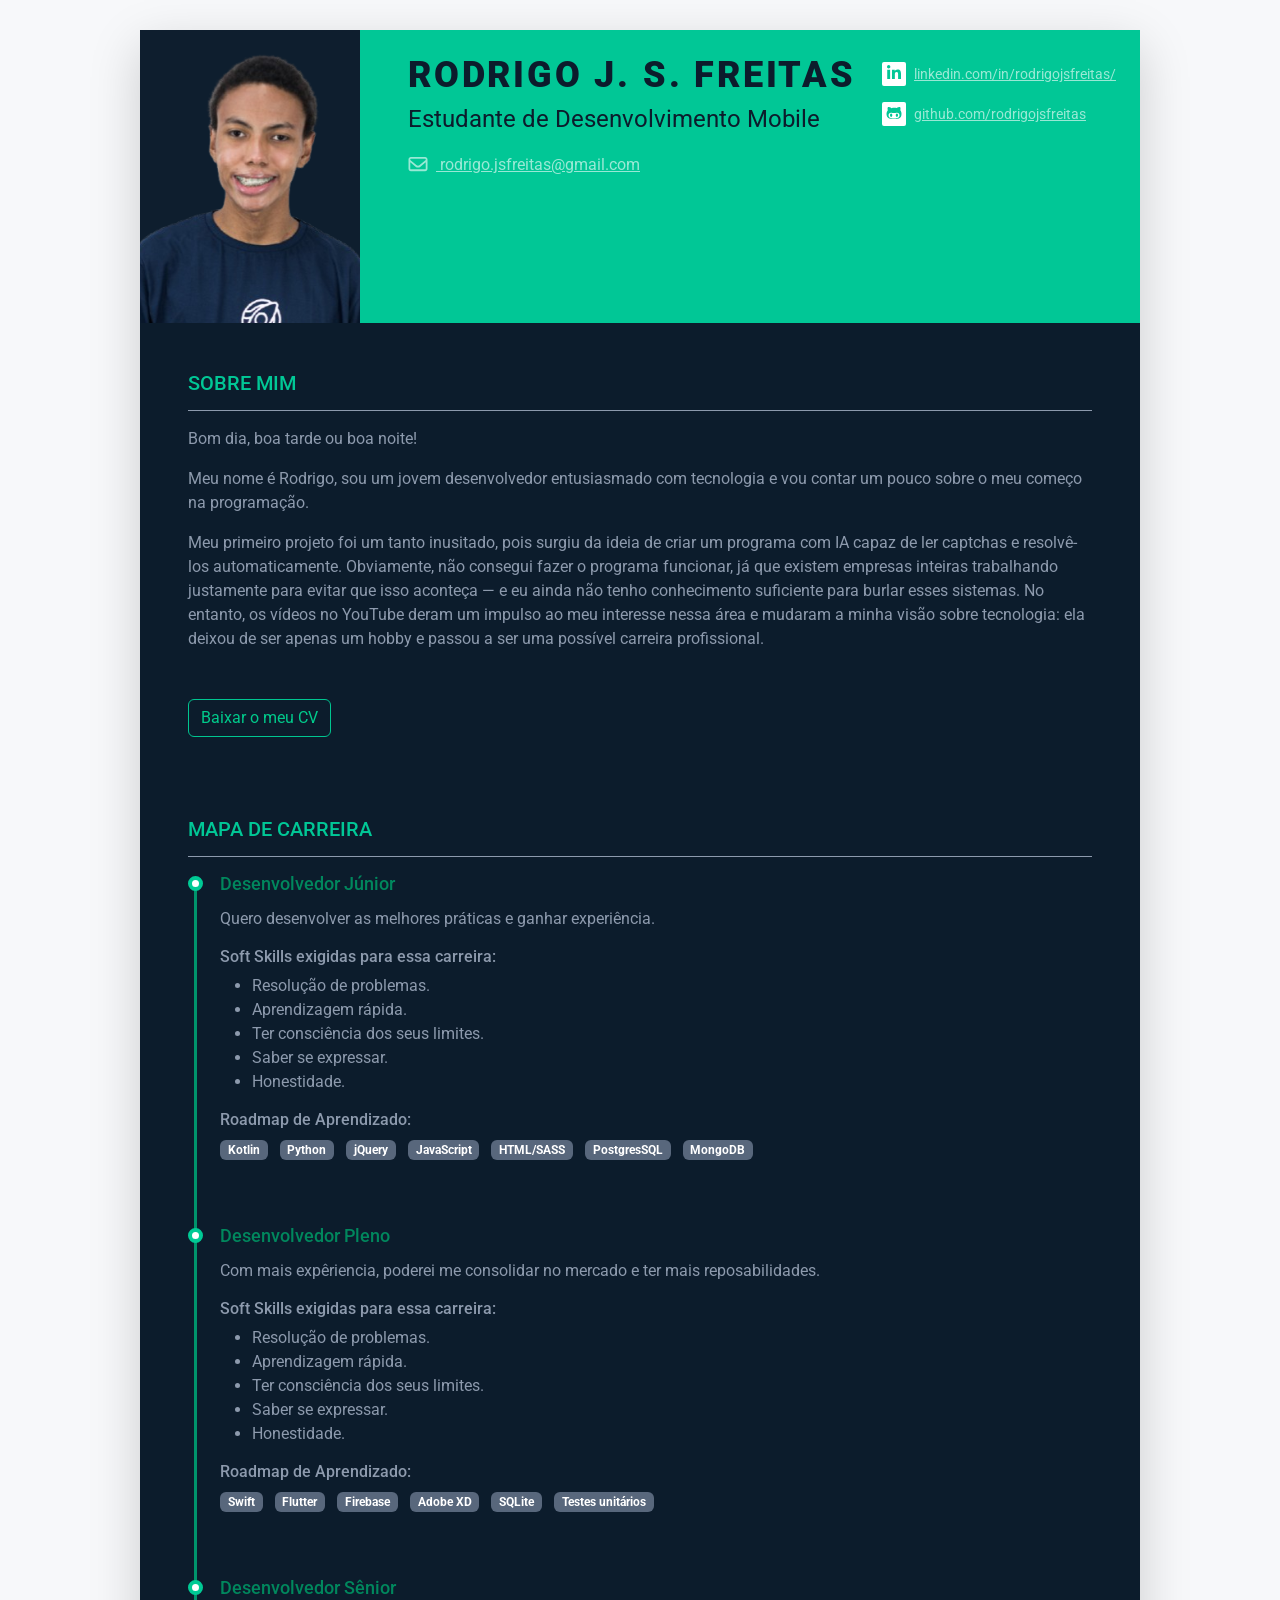
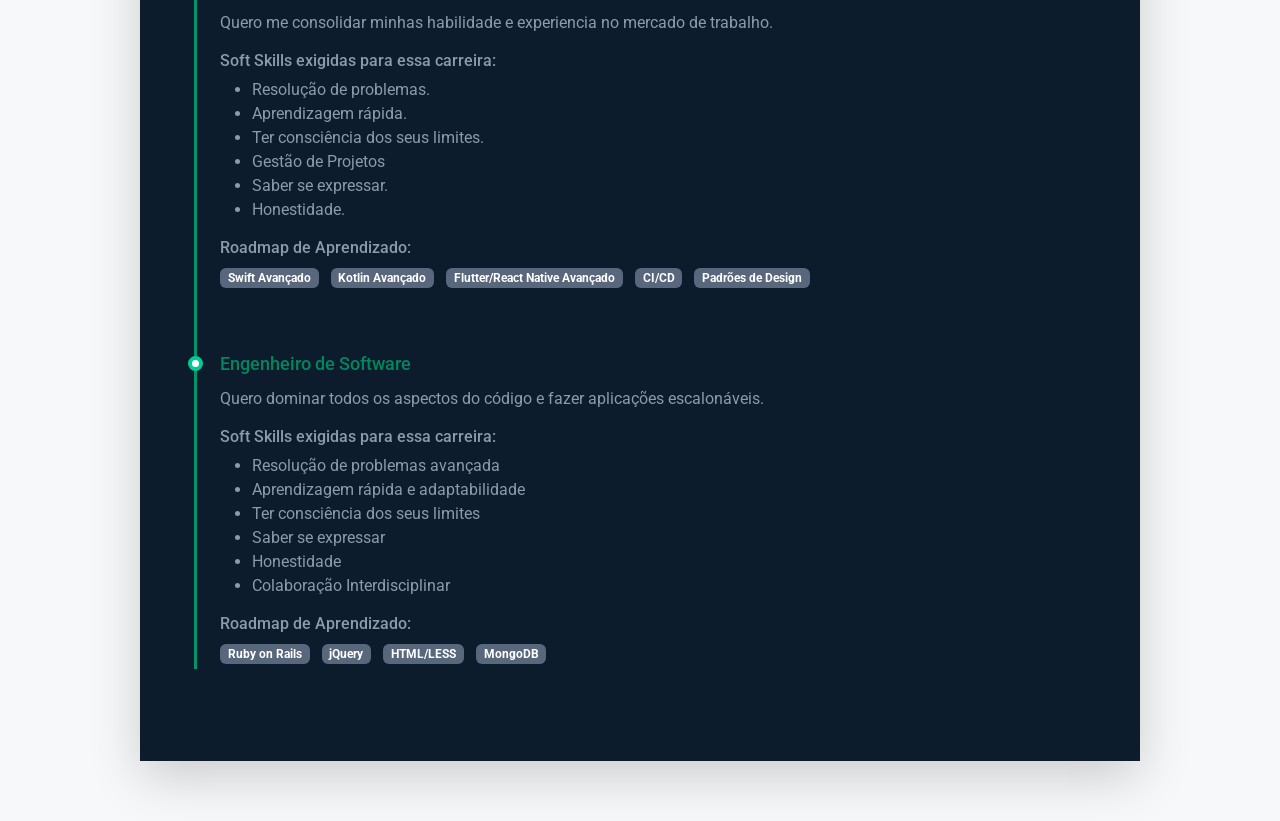
==== index.html @ 83fd17c3 "termino do mapa-de-carreira" ====
<!DOCTYPE html>
<html lang="pt-Br">

	<!-- 
		
		Instruções para manipular os arquivos. 

		1. Abra o arquivo index.html no seu editor de código.
		2. Customize o conteúdo do arquivo index.html de acordo com as suas necessidades.
		3. Altere a foto, o favicon e o título do site.
		4. O arquivo bootstrap possui variados temas de cores, escolha o que mais lhe agradar. (Olhar a pasta assets/css.)
		5. Linkedin e GitHub são apenas exemplos de redes sociais, sinta-se livre para adicionar outras redes sociais.
		6. Adicione um link para o seu currículo em PDF. (Dica: Utilize o Google Drive para hospedar o arquivo PDF e compartilhar o link.)
		7. Para as barras de afinidades com as tecnologias, você pode alterar o nome da tecnologia e a porcentagem de afinidade. Procure pela classe "progress-bar" e altere o valor de width. (Dica: A porcentagem é um valor entre 0 e 100.)
		8. Salve o arquivo e abra o arquivo index.html no seu navegador para visualizar o site.
		9. Subir no GitHub. 
		10. Publicar utilizando o GitHub Pages. (Tutorial: https://www.alura.com.br/artigos/como-colocar-projeto-no-ar-com-github-pages/)
		11. Compartilhar o link do seu site com a professora Adriana através da Planilha. 
		12. Parabéns! Você concluiu o desafio.

	-->


<head>
	<title>Rodrigo Jesus: Mapa de Carreira</title>


	<!-- Meta -->
	<meta charset="utf-8">
	<meta http-equiv="X-UA-Compatible" content="IE=edge">
	<meta name="viewport" content="width=device-width, initial-scale=1.0">
	<meta name="description" content="">
	<meta name="author" content="">
	<link rel="shortcut icon" href="/assets/images/rjsficon.png">


	<!-- Google Font -->
	<link href="https://fonts.googleapis.com/css?family=Roboto:300,400,500,700,900" rel="stylesheet">

	<!-- FontAwesome JS-->
	<script defer src="assets/fontawesome/js/all.min.js"></script>

	<!-- Theme CSS -->
	<link id="theme-style" rel="stylesheet" href="assets/css/bootstrap-6.css">

</head>

<body>

	<article class="resume-wrapper text-center position-relative">
		<div class="resume-wrapper-inner mx-auto text-start bg-white shadow-lg">
			<header class="resume-header pt-4 pt-md-0">
				<div class="row">
					<div class="col-12 col-md-auto resume-picture-holder d-flex align-items-center justify-content-center mb-3 mb-md-0">
    <img class="picture img-fluid" src="/assets/images/profile.png" alt="Foto de perfil" width="480" height="480">
</div>
					<div class="col">
						<div class="row p-4 justify-content-center justify-content-md-between">
							<div class="primary-info col-auto">
								<h1 class="name mt-0 mb-1 text-white text-uppercase text-uppercase">Rodrigo J. S. Freitas</h1>
								<div class="title mb-3">Estudante de Desenvolvimento Mobile</div>
								<ul class="list-unstyled">
									<li class="mb-2">
										<a class="text-link" href="mailto:rodrigo.jsfreitas@gmail.com">
											<i class="far fa-envelope fa-fw me-2" data-fa-transform="grow-3"></i>
											rodrigo.jsfreitas@gmail.com
										</a>
									</li>
								</ul>
							</div>
							<div class="secondary-info col-auto mt-2">
								<ul class="resume-social list-unstyled">
									<li class="mb-3"><a class="text-link" href="https://www.linkedin.com/in/rodrigojsfreitas/">
											<span class="fa-container text-center me-2">
												<i
													class="fab fa-linkedin-in fa-fw"></i></span>linkedin.com/in/rodrigojsfreitas/</a>
									</li>
									<li class="mb-3">
										<a class="text-link" href="https://github.com/rodrigojsfreitas">
											<span class="fa-container text-center me-2">
												<i class="fab fa-github-alt fa-fw"></i></span>github.com/rodrigojsfreitas
										</a>
									</li>

								</ul>
							</div>
						</div>

					</div>
				</div>
			</header>
			<div class="resume-body p-5">
				<section class="resume-section summary-section mb-5">
					<h2 class="resume-section-title text-uppercase font-weight-bold pb-3 mb-3">Sobre mim</h2>
					<div class="resume-section-content">
						<p>Bom dia, boa tarde ou boa noite!</p>
<p>Meu nome é Rodrigo, sou um jovem desenvolvedor entusiasmado com tecnologia e vou contar um pouco sobre o meu começo na programação.</p>

<p>Meu primeiro projeto foi um tanto inusitado, pois surgiu da ideia de criar um programa com IA capaz de ler captchas e resolvê-los automaticamente. Obviamente, não consegui fazer o programa funcionar, já que existem empresas inteiras trabalhando justamente para evitar que isso aconteça — e eu ainda não tenho conhecimento suficiente para burlar esses sistemas.
No entanto, os vídeos no YouTube deram um impulso ao meu interesse nessa área e mudaram a minha visão sobre tecnologia: ela deixou de ser apenas um hobby e passou a ser uma possível carreira profissional.</p>



						<!-- Altere o link para um PDF do seu Curriculo -->
				
						<a class="btn" href="cv.docx">Baixar o meu CV</a>
					</div>
				</section>
				<div class="row">
					<div class="col-lg-9">
						<section class="resume-section experience-section mb-5">
							<h2 class="resume-section-title text-uppercase font-weight-bold pb-3 mb-3">Mapa de Carreira
							</h2>
							<div class="resume-section-content">
								<div class="resume-timeline position-relative">
									<article class="resume-timeline-item position-relative pb-5">

										<div class="resume-timeline-item-header mb-2">
											<div class="d-flex flex-column flex-md-row">
												<h3 class="resume-position-title font-weight-bold mb-1">Desenvolvedor
													Júnior
												</h3>
											</div>
										</div>
										<div class="resume-timeline-item-desc">
											<p>Quero desenvolver as melhores práticas e ganhar experiência.</p>
											</p>
											<h4 class="resume-timeline-item-desc-heading font-weight-bold">
												Soft Skills exigidas para essa carreira:
											</h4>
											<ul>
												<li>Resolução de problemas.</li>
												<li>Aprendizagem rápida.</li>
												<li>Ter consciência dos seus limites.</li>
												<li>Saber se expressar.</li>
												<li>Honestidade.</li>
											</ul>
											<h4 class="resume-timeline-item-desc-heading font-weight-bold">
												Roadmap de Aprendizado:</h4>
											</h4>
											<ul class="list-inline">
												<li class="list-inline-item">
													<span class="badge bg-secondary badge-pill">Kotlin</span>
												</li>
												<li class="list-inline-item"><span
														class="badge bg-secondary badge-pill">Python</span></li>
												<li class="list-inline-item"><span
														class="badge bg-secondary badge-pill">jQuery</span></li>
												<li class="list-inline-item"><span
														class="badge bg-secondary badge-pill">JavaScript</span></li>
												<li class="list-inline-item"><span
														class="badge bg-secondary badge-pill">HTML/SASS</span></li>
												<li class="list-inline-item"><span
														class="badge bg-secondary badge-pill">PostgresSQL</span></li>
														
												<li class="list-inline-item"><span
														class="badge bg-secondary badge-pill">MongoDB</span></li>
											</ul>
										</div>

									</article>

									<article class="resume-timeline-item position-relative pb-5">

										<div class="resume-timeline-item-header mb-2">
											<div class="d-flex flex-column flex-md-row">
												<h3 class="resume-position-title font-weight-bold mb-1">Desenvolvedor Pleno</h3>
											</div>
										</div>
										<div class="resume-timeline-item-desc">
											<p>Com mais expêriencia, poderei me consolidar no mercado e ter mais reposabilidades.</p>
											<h4 class="resume-timeline-item-desc-heading font-weight-bold">
												Soft Skills exigidas para essa carreira:
											</h4>
											<ul>
												<li>Resolução de problemas.</li>
												<li>Aprendizagem rápida.</li>
												<li>Ter consciência dos seus limites.</li>
												<li>Saber se expressar.</li>
												<li>Honestidade.</li>
											</ul>
											<h4 class="resume-timeline-item-desc-heading font-weight-bold">
												Roadmap de Aprendizado:</h4>
											<ul class="list-inline">
												<li class="list-inline-item"><span
														class="badge bg-secondary badge-pill">Swift</span></li>
												<li class="list-inline-item"><span
														class="badge bg-secondary badge-pill">Flutter</span></li>
												<li class="list-inline-item"><span
														class="badge bg-secondary badge-pill">Firebase</span></li>
												<li class="list-inline-item"><span
														class="badge bg-secondary badge-pill">Adobe XD</span></li>
												<li class="list-inline-item"><span
														class="badge bg-secondary badge-pill">SQLite</span></li>
												<li class="list-inline-item"><span
														class="badge bg-secondary badge-pill">Testes unitários</span></li>
											</ul>
										</div>

									</article>

									<article class="resume-timeline-item position-relative pb-5">

										<div class="resume-timeline-item-header mb-2">
											<div class="d-flex flex-column flex-md-row">
												<h3 class="resume-position-title font-weight-bold mb-1">Desenvolvedor Sênior
												</h3>

											</div>
										</div>
										<div class="resume-timeline-item-desc">
											<p>Quero me consolidar minhas habilidade e experiencia no mercado de trabalho.</p>
											<h4 class="resume-timeline-item-desc-heading font-weight-bold">
												Soft Skills exigidas para essa carreira:
											</h4>
											<ul>
												<li>Resolução de problemas.</li>
												<li>Aprendizagem rápida.</li>
												<li>Ter consciência dos seus limites.</li>
												<li>Gestão de Projetos</li>
												<li>Saber se expressar.</li>
												<li>Honestidade.</li>
											</ul>
											<h4 class="resume-timeline-item-desc-heading font-weight-bold">
												Roadmap de Aprendizado:</h4>
											<ul class="list-inline">
												<li class="list-inline-item"><span
														class="badge bg-secondary badge-pill">Swift Avançado</span></li>
												<li class="list-inline-item"><span
														class="badge bg-secondary badge-pill">Kotlin Avançado</span></li>
												<li class="list-inline-item"><span
														class="badge bg-secondary badge-pill">Flutter/React Native Avançado</span></li>
												<li class="list-inline-item"><span
														class="badge bg-secondary badge-pill">CI/CD</span></li>
												<li class="list-inline-item"><span
														class="badge bg-secondary badge-pill">Padrões de Design</span></li>
											</ul>
										</div>

									</article>

									<article class="resume-timeline-item position-relative">

										<div class="resume-timeline-item-header mb-2">
											<div class="d-flex flex-column flex-md-row">
												<h3 class="resume-position-title font-weight-bold mb-1">
													Engenheiro de Software
												</h3>
											</div>
										</div>
										<div class="resume-timeline-item-desc">
										<p>Quero dominar todos os aspectos do código e fazer aplicações escalonáveis.</p>
											<h4 class="resume-timeline-item-desc-heading font-weight-bold">
												Soft Skills exigidas para essa carreira:
											</h4>
											<ul>
												<li>Resolução de problemas avançada</li>
												<li>Aprendizagem rápida e adaptabilidade</li>
												<li>Ter consciência dos seus limites</li>
												<li>Saber se expressar</li>
												<li>Honestidade</li>
												<li>Colaboração Interdisciplinar</li>
											</ul>
											<h4 class="resume-timeline-item-desc-heading font-weight-bold">
												Roadmap de Aprendizado:</h4>
											<ul class="list-inline">
												<li class="list-inline-item"><span
														class="badge bg-secondary badge-pill">Ruby on Rails</span></li>
												<li class="list-inline-item"><span
														class="badge bg-secondary badge-pill">jQuery</span></li>
												<li class="list-inline-item"><span
														class="badge bg-secondary badge-pill">HTML/LESS</span></li>
												<li class="list-inline-item"><span
														class="badge bg-secondary badge-pill">MongoDB</span></li>
											</ul>
										</div>
									</article>
								</div>
							</div>
						</section>
					</div>
					
					
					</div>
				</div>
			</div>
		</div>
	</article>
</body>

</html>
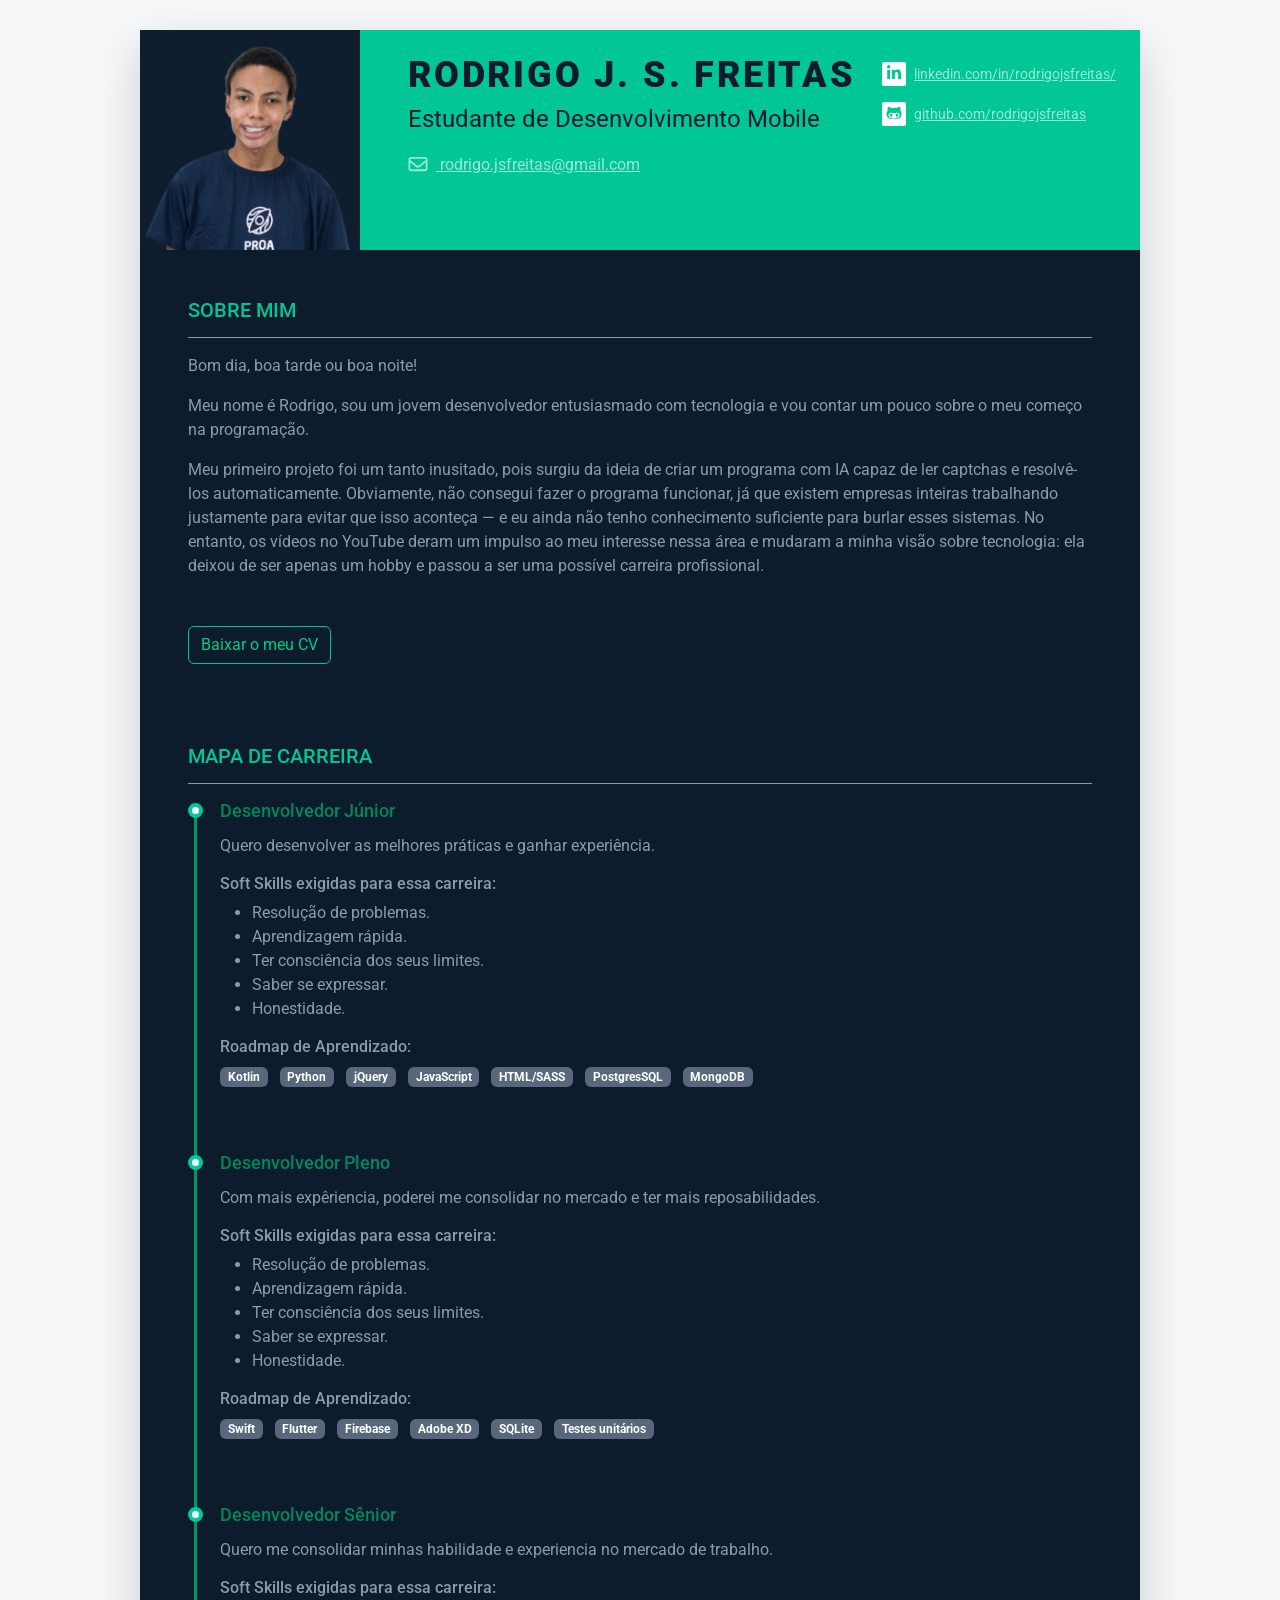
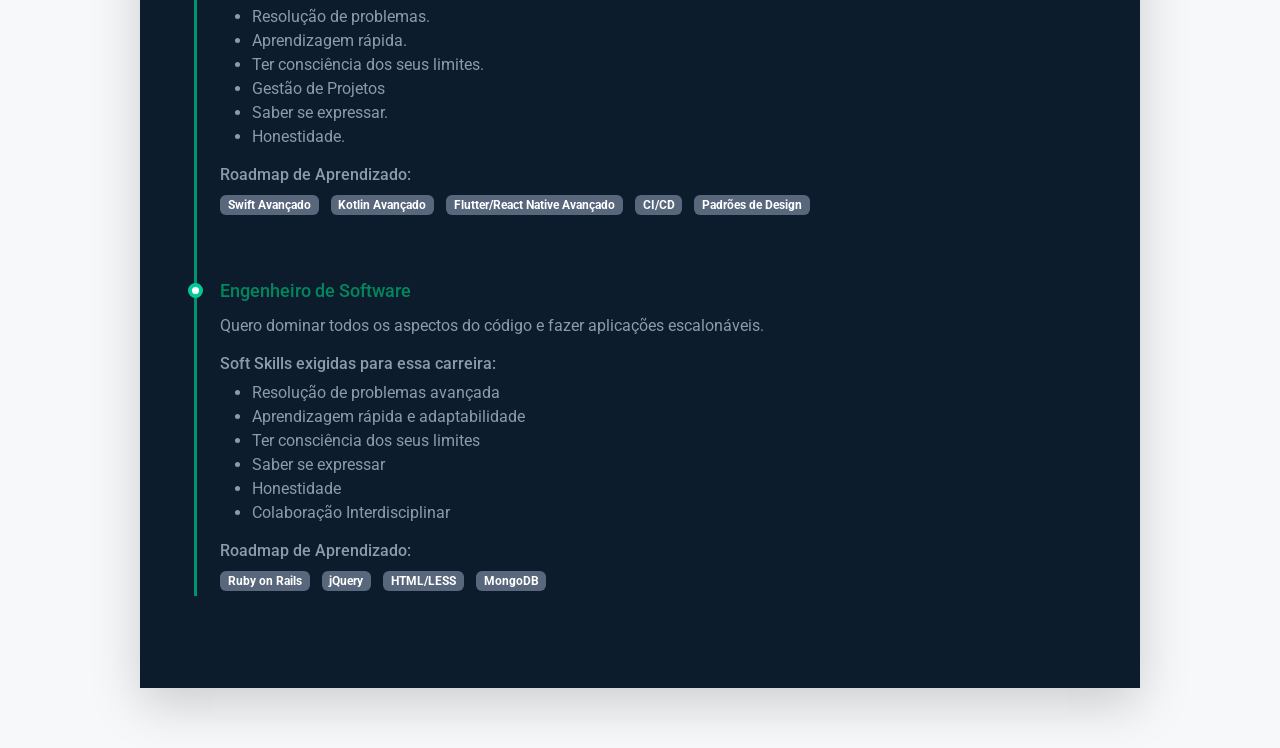
==== commit 3221eaa4: "consertando a imagem" ====
--- a/index.html
+++ b/index.html
@@ -52,7 +52,7 @@
 			<header class="resume-header pt-4 pt-md-0">
 				<div class="row">
 					<div class="col-12 col-md-auto resume-picture-holder d-flex align-items-center justify-content-center mb-3 mb-md-0">
-    <img class="picture img-fluid" src="/assets/images/profile.png" alt="Foto de perfil" width="480" height="480">
+    <img class="picture img-fluid" src="/assets/images/profile.jpg" alt="Foto de perfil" width="480" height="480">
 </div>
 					<div class="col">
 						<div class="row p-4 justify-content-center justify-content-md-between">
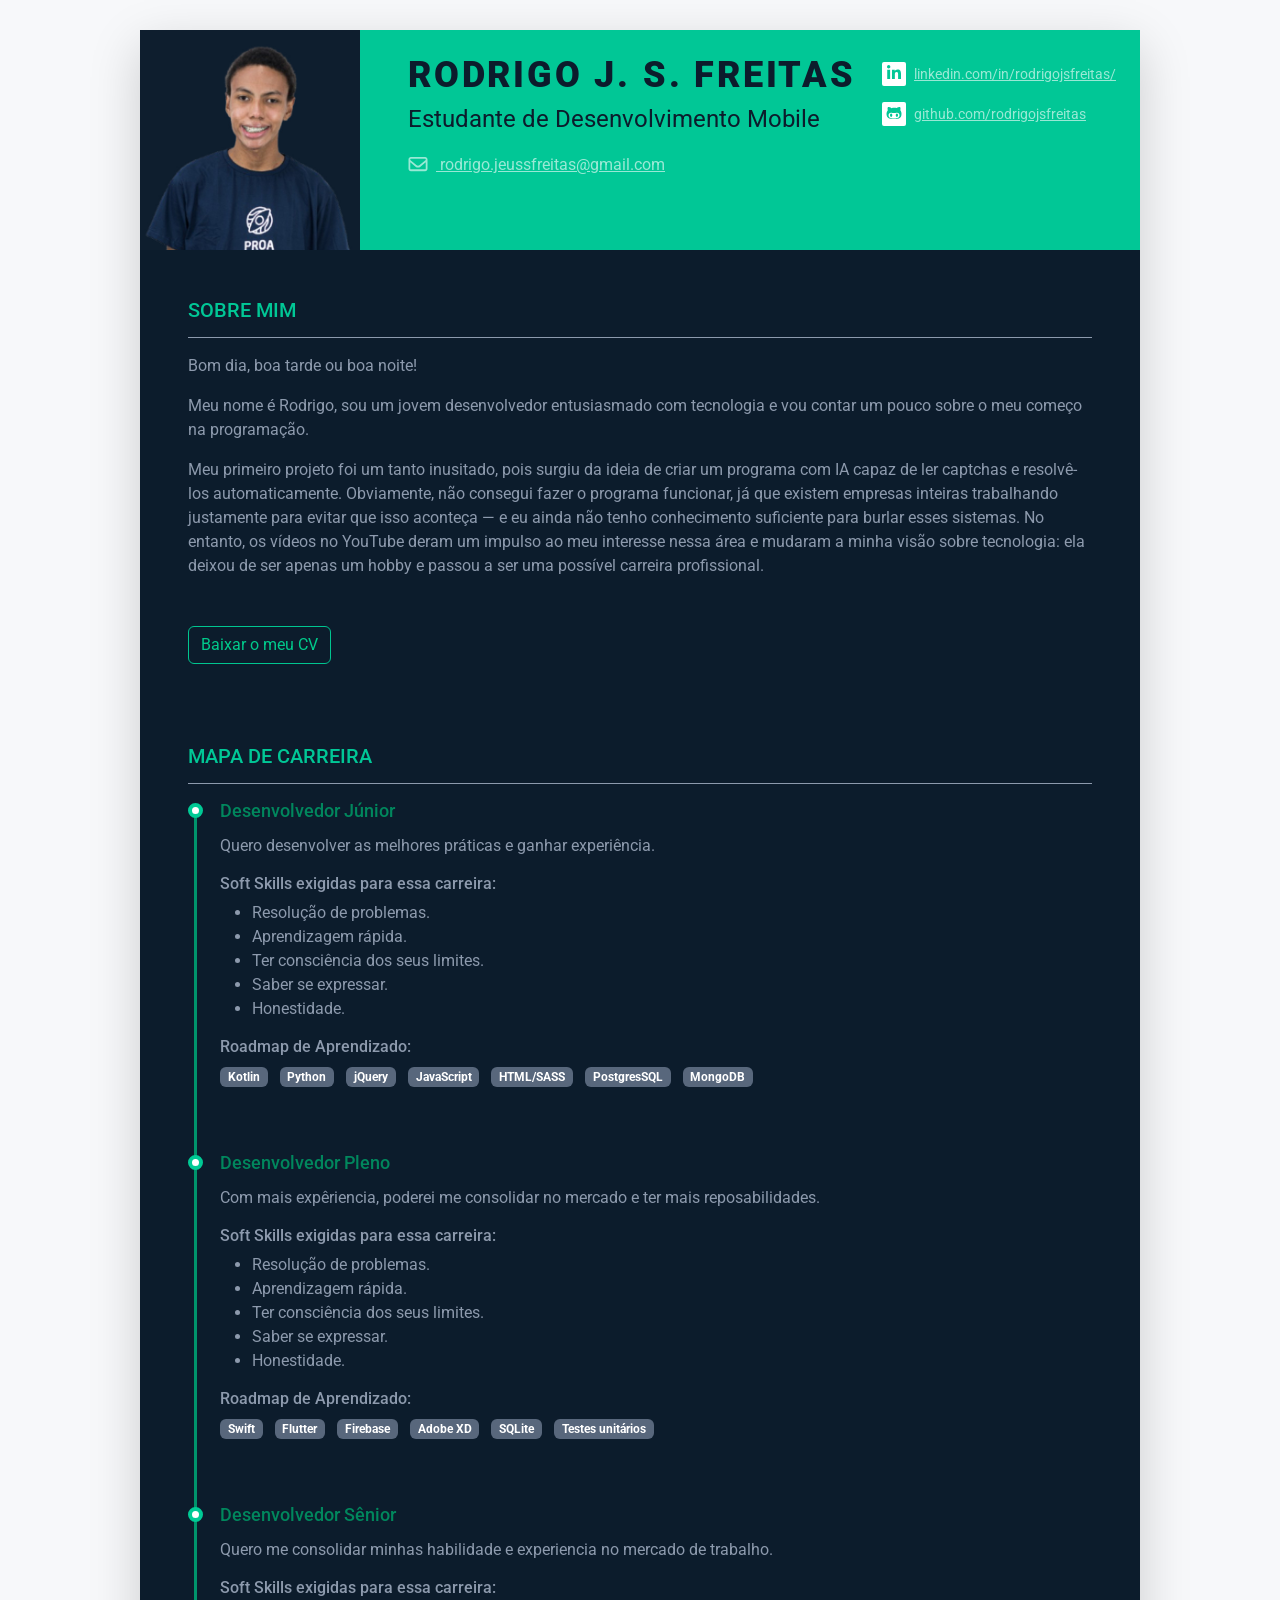
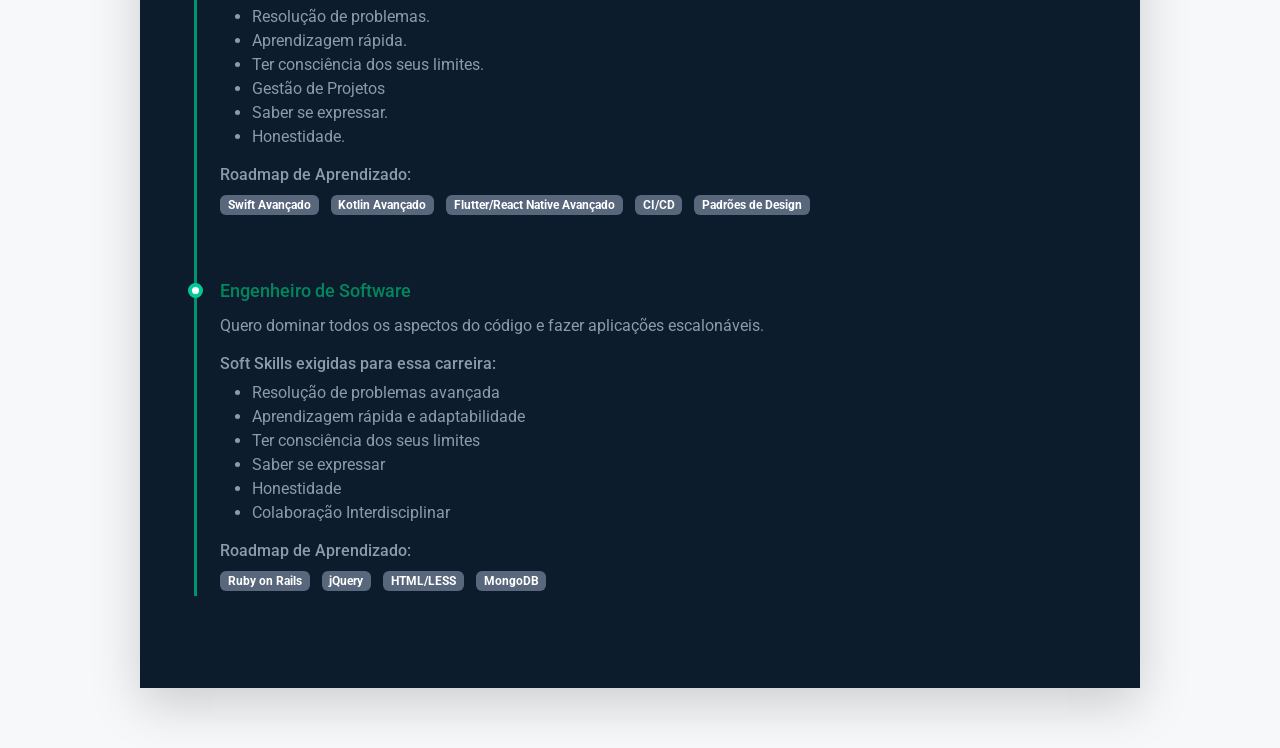
==== commit d5986527: "correção do e-mail" ====
--- a/index.html
+++ b/index.html
@@ -52,7 +52,7 @@
 			<header class="resume-header pt-4 pt-md-0">
 				<div class="row">
 					<div class="col-12 col-md-auto resume-picture-holder d-flex align-items-center justify-content-center mb-3 mb-md-0">
-    <img class="picture img-fluid" src="/assets/images/profile.jpg" alt="Foto de perfil" width="480" height="480">
+    <img class="picture img-fluid" src="./assets/images/profile.jpg" alt="Foto de perfil" width="480" height="480">
 </div>
 					<div class="col">
 						<div class="row p-4 justify-content-center justify-content-md-between">
@@ -61,9 +61,9 @@
 								<div class="title mb-3">Estudante de Desenvolvimento Mobile</div>
 								<ul class="list-unstyled">
 									<li class="mb-2">
-										<a class="text-link" href="mailto:rodrigo.jsfreitas@gmail.com">
+										<a class="text-link" href="mailto:rodrigo.jeussfreitas@gmail.com">
 											<i class="far fa-envelope fa-fw me-2" data-fa-transform="grow-3"></i>
-											rodrigo.jsfreitas@gmail.com
+											rodrigo.jeussfreitas@gmail.com
 										</a>
 									</li>
 								</ul>
@@ -103,7 +103,7 @@
 
 						<!-- Altere o link para um PDF do seu Curriculo -->
 				
-						<a class="btn" href="cv.docx">Baixar o meu CV</a>
+						<a class="btn" href="https://drive.google.com/uc?export=download&id=1f5Z8u4yu5UIM0IzZhthfNNusAmbL_RD7" target="_blank" rel="noopener">Baixar o meu CV</a>
 					</div>
 				</section>
 				<div class="row">
